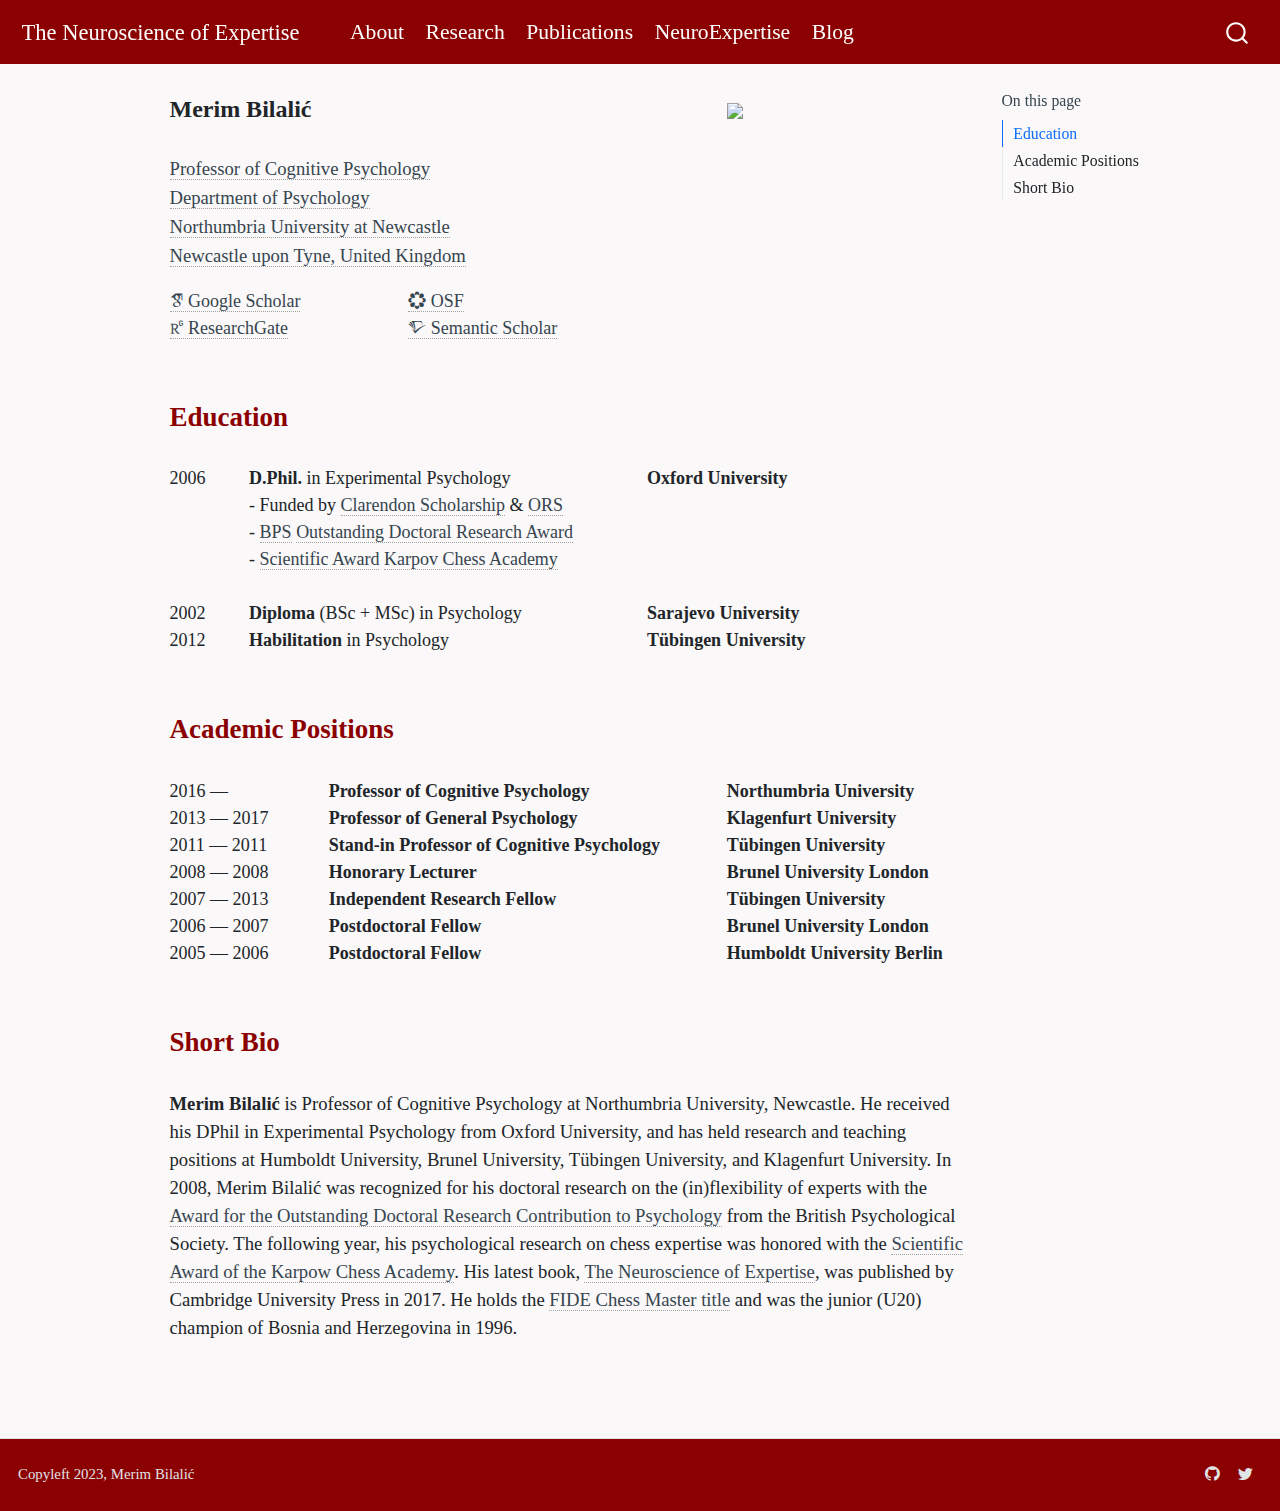
==== docs/About/index.html @ ef30acd3 "Changes 1/3/23" ====
<!DOCTYPE html>
<html xmlns="http://www.w3.org/1999/xhtml" lang="en" xml:lang="en"><head>

<meta charset="utf-8">
<meta name="generator" content="quarto-1.2.335">

<meta name="viewport" content="width=device-width, initial-scale=1.0, user-scalable=yes">


<title>The Neuroscience of Expertise – index</title>
<style>
code{white-space: pre-wrap;}
span.smallcaps{font-variant: small-caps;}
div.columns{display: flex; gap: min(4vw, 1.5em);}
div.column{flex: auto; overflow-x: auto;}
div.hanging-indent{margin-left: 1.5em; text-indent: -1.5em;}
ul.task-list{list-style: none;}
ul.task-list li input[type="checkbox"] {
  width: 0.8em;
  margin: 0 0.8em 0.2em -1.6em;
  vertical-align: middle;
}
</style>


<script src="../site_libs/quarto-nav/quarto-nav.js"></script>
<script src="../site_libs/quarto-nav/headroom.min.js"></script>
<script src="../site_libs/clipboard/clipboard.min.js"></script>
<script src="../site_libs/quarto-search/autocomplete.umd.js"></script>
<script src="../site_libs/quarto-search/fuse.min.js"></script>
<script src="../site_libs/quarto-search/quarto-search.js"></script>
<meta name="quarto:offset" content="../">
<script src="../site_libs/quarto-html/quarto.js"></script>
<script src="../site_libs/quarto-html/popper.min.js"></script>
<script src="../site_libs/quarto-html/tippy.umd.min.js"></script>
<script src="../site_libs/quarto-html/anchor.min.js"></script>
<link href="../site_libs/quarto-html/tippy.css" rel="stylesheet">
<link href="../site_libs/quarto-html/quarto-syntax-highlighting.css" rel="stylesheet" id="quarto-text-highlighting-styles">
<script src="../site_libs/bootstrap/bootstrap.min.js"></script>
<link href="../site_libs/bootstrap/bootstrap-icons.css" rel="stylesheet">
<link href="../site_libs/bootstrap/bootstrap.min.css" rel="stylesheet" id="quarto-bootstrap" data-mode="light">
<link href="../site_libs/quarto-contrib/academicons-1.9.2/all.css" rel="stylesheet">
<link href="../site_libs/quarto-contrib/academicons-1.9.2/size.css" rel="stylesheet">
<script id="quarto-search-options" type="application/json">{
  "location": "navbar",
  "copy-button": false,
  "collapse-after": 3,
  "panel-placement": "end",
  "type": "overlay",
  "limit": 20,
  "language": {
    "search-no-results-text": "No results",
    "search-matching-documents-text": "matching documents",
    "search-copy-link-title": "Copy link to search",
    "search-hide-matches-text": "Hide additional matches",
    "search-more-match-text": "more match in this document",
    "search-more-matches-text": "more matches in this document",
    "search-clear-button-title": "Clear",
    "search-detached-cancel-button-title": "Cancel",
    "search-submit-button-title": "Submit"
  }
}</script>


<link rel="stylesheet" href="../styles.css">
</head>

<body class="nav-fixed">

<div id="quarto-search-results"></div>
  <header id="quarto-header" class="headroom fixed-top">
    <nav class="navbar navbar-expand-lg navbar-dark ">
      <div class="navbar-container container-fluid">
      <div class="navbar-brand-container">
    <a class="navbar-brand" href="../index.html">
    <span class="navbar-title">The Neuroscience of Expertise</span>
    </a>
  </div>
          <button class="navbar-toggler" type="button" data-bs-toggle="collapse" data-bs-target="#navbarCollapse" aria-controls="navbarCollapse" aria-expanded="false" aria-label="Toggle navigation" onclick="if (window.quartoToggleHeadroom) { window.quartoToggleHeadroom(); }">
  <span class="navbar-toggler-icon"></span>
</button>
          <div class="collapse navbar-collapse" id="navbarCollapse">
            <ul class="navbar-nav navbar-nav-scroll me-auto">
  <li class="nav-item">
    <a class="nav-link active" href="../About/index.html" aria-current="page">
 <span class="menu-text">About</span></a>
  </li>  
  <li class="nav-item">
    <a class="nav-link" href="../Research/index.html">
 <span class="menu-text">Research</span></a>
  </li>  
  <li class="nav-item">
    <a class="nav-link" href="../Publication/index.qmd">
 <span class="menu-text">Publications</span></a>
  </li>  
  <li class="nav-item">
    <a class="nav-link" href="../NeuroExpertise/index.html">
 <span class="menu-text">NeuroExpertise</span></a>
  </li>  
  <li class="nav-item">
    <a class="nav-link" href="../Blog/index.html">
 <span class="menu-text">Blog</span></a>
  </li>  
</ul>
              <div id="quarto-search" class="" title="Search"></div>
          </div> <!-- /navcollapse -->
      </div> <!-- /container-fluid -->
    </nav>
</header>
<!-- content -->
<div id="quarto-content" class="quarto-container page-columns page-rows-contents page-layout-article page-navbar">
<!-- sidebar -->
<!-- margin-sidebar -->
    <div id="quarto-margin-sidebar" class="sidebar margin-sidebar">
        <nav id="TOC" role="doc-toc" class="toc-active">
    <h2 id="toc-title">On this page</h2>
   
  <ul>
  <li><a href="#education" id="toc-education" class="nav-link active" data-scroll-target="#education">Education</a></li>
  <li><a href="#academic-positions" id="toc-academic-positions" class="nav-link" data-scroll-target="#academic-positions">Academic Positions</a></li>
  <li><a href="#short-bio" id="toc-short-bio" class="nav-link" data-scroll-target="#short-bio">Short Bio</a></li>
  </ul>
</nav>
    </div>
<!-- main -->
<main class="content" id="quarto-document-content">



<div class="columns">
<div class="column" style="width:70%;">
<p><span style="font-size: 18pt" span=""> <strong>Merim Bilalić</strong><br>
<br><span style="font-size: 14pt" span=""><a href="https://www.northumbria.ac.uk/about-us/our-staff/b/merim-bilalic/">Professor of Cognitive Psychology</a> <br> <a href="https://www.northumbria.ac.uk/about-us/academic-departments/psychology/">Department of Psychology</a> <br><a href="https://www.northumbria.ac.uk">Northumbria University at Newcastle</a> <br> <a href="https://www.newcastle.gov.uk">Newcastle upon Tyne, United Kingdom</a></span></span></p>
</div><div class="column" style="width:30%;">
<p><img src="Bilalic_Merim_2016_round.png" class="img-fluid" width="195"></p>
</div>
</div>
<div class="columns">
<div class="column" style="width:30%;">
<p><a href="https://scholar.google.com/citations?user=-p44Jc0AAAAJ&amp;hl=enJ"><i class="ai  ai-google-scholar"></i> Google Scholar</a><br>
<a href="https://www.researchgate.net/profile/Merim-Bilalic"><i class="ai  ai-researchgate"></i> ResearchGate</a></p>
</div><div class="column" style="width:30%;">
<p><a href="https://osf.io/ydn7a/"><i class="ai  ai-osf"></i> OSF</a><br>
<a href="https://www.semanticscholar.org/author/M.-Bilalic/2446926"><i class="ai  ai-semantic-scholar"></i> Semantic Scholar</a></p>
</div>
</div>
<section id="education" class="level1">
<h1>Education</h1>
<div class="columns">
<div class="column" style="width:10%;">
<p>2006 <br> <br> <br> <br> <br> 2002 <br> 2012</p>
</div><div class="column" style="width:50%;">
<p><strong>D.Phil.</strong> in Experimental Psychology<br>
- Funded by <a href="https://www.ox.ac.uk/clarendon">Clarendon Scholarship</a> &amp; <a href="https://en.wikipedia.org/wiki/Overseas_Research_Scholarship">ORS</a><br>
- <a href="https://www.bps.org.uk/">BPS</a> <a href="https://www.bps.org.uk/award-outstanding-doctoral-research-contributions-psychology">Outstanding Doctoral Research Award</a><br>
- <a href="https://de.chessbase.com/post/wienschaftspreis-der-ksa-fr-merim-bilalic">Scientific Award</a> <a href="http://www.schachakademie-hockenheim.de/impressum_index.htm">Karpov Chess Academy</a><br>
<br><strong>Diploma</strong> (BSc + MSc) in Psychology<br>
<strong>Habilitation</strong> in Psychology</p>
</div><div class="column" style="width:30%;">
<p><strong>Oxford University</strong> <br> <br> <br><br> <br> <strong>Sarajevo University</strong> <br> <strong>Tübingen University</strong></p>
</div>
</div>
</section>
<section id="academic-positions" class="level1">
<h1>Academic Positions</h1>
<div class="columns">
<div class="column" style="width:20%;">
<p>2016 — <br> 2013 — 2017 <br> 2011 — 2011 <br> 2008 — 2008 <br> 2007 — 2013 <br> 2006 — 2007 <br> 2005 — 2006<br></p>
</div><div class="column" style="width:50%;">
<p><strong>Professor of Cognitive Psychology</strong> <br> <strong>Professor of General Psychology</strong> <br> <strong>Stand-in Professor of Cognitive Psychology</strong> <br> <strong>Honorary Lecturer</strong> <br> <strong>Independent Research Fellow</strong> <br> <strong>Postdoctoral Fellow</strong> <br> <strong>Postdoctoral Fellow</strong> <br></p>
</div><div class="column" style="width:30%;">
<p><strong>Northumbria University</strong> <br> <strong>Klagenfurt University</strong> <br> <strong>Tübingen University</strong> <br> <strong>Brunel University London</strong> <br> <strong>Tübingen University</strong> <br> <strong>Brunel University London</strong> <br> <strong>Humboldt University Berlin</strong> <br></p>
</div>
</div>
</section>
<section id="short-bio" class="level1">
<h1>Short Bio</h1>
<p><span style="font-size: 14pt" span=""><strong>Merim Bilalić</strong> <span style="font-size: 14pt" span=""> is Professor of Cognitive Psychology at Northumbria University, Newcastle. He received his DPhil in Experimental Psychology from Oxford University, and has held research and teaching positions at Humboldt University, Brunel University, Tübingen University, and Klagenfurt University. In 2008, Merim Bilalić was recognized for his doctoral research on the (in)flexibility of experts with the <a href="https://www.bps.org.uk/award-outstanding-doctoral-research-contributions-psychology">Award for the Outstanding Doctoral Research Contribution to Psychology</a> from the British Psychological Society. The following year, his psychological research on chess expertise was honored with the <a href="https://de.chessbase.com/post/wienschaftspreis-der-ksa-fr-merim-bilalic">Scientific Award of the Karpow Chess Academy</a>. His latest book, <a href="https://www.cambridge.org/core/books/the-neuroscience-of-expertise/CA92349C4DDFF183B609C202775FBED0">The Neuroscience of Expertise</a>, was published by Cambridge University Press in 2017. He holds the <a href="https://ratings.fide.com/profile/14401118">FIDE Chess Master title</a> and was the junior (U20) champion of Bosnia and Herzegovina in 1996.</span></span></p>


</section>

</main> <!-- /main -->
<script id="quarto-html-after-body" type="application/javascript">
window.document.addEventListener("DOMContentLoaded", function (event) {
  const toggleBodyColorMode = (bsSheetEl) => {
    const mode = bsSheetEl.getAttribute("data-mode");
    const bodyEl = window.document.querySelector("body");
    if (mode === "dark") {
      bodyEl.classList.add("quarto-dark");
      bodyEl.classList.remove("quarto-light");
    } else {
      bodyEl.classList.add("quarto-light");
      bodyEl.classList.remove("quarto-dark");
    }
  }
  const toggleBodyColorPrimary = () => {
    const bsSheetEl = window.document.querySelector("link#quarto-bootstrap");
    if (bsSheetEl) {
      toggleBodyColorMode(bsSheetEl);
    }
  }
  toggleBodyColorPrimary();  
  const icon = "";
  const anchorJS = new window.AnchorJS();
  anchorJS.options = {
    placement: 'right',
    icon: icon
  };
  anchorJS.add('.anchored');
  const clipboard = new window.ClipboardJS('.code-copy-button', {
    target: function(trigger) {
      return trigger.previousElementSibling;
    }
  });
  clipboard.on('success', function(e) {
    // button target
    const button = e.trigger;
    // don't keep focus
    button.blur();
    // flash "checked"
    button.classList.add('code-copy-button-checked');
    var currentTitle = button.getAttribute("title");
    button.setAttribute("title", "Copied!");
    let tooltip;
    if (window.bootstrap) {
      button.setAttribute("data-bs-toggle", "tooltip");
      button.setAttribute("data-bs-placement", "left");
      button.setAttribute("data-bs-title", "Copied!");
      tooltip = new bootstrap.Tooltip(button, 
        { trigger: "manual", 
          customClass: "code-copy-button-tooltip",
          offset: [0, -8]});
      tooltip.show();    
    }
    setTimeout(function() {
      if (tooltip) {
        tooltip.hide();
        button.removeAttribute("data-bs-title");
        button.removeAttribute("data-bs-toggle");
        button.removeAttribute("data-bs-placement");
      }
      button.setAttribute("title", currentTitle);
      button.classList.remove('code-copy-button-checked');
    }, 1000);
    // clear code selection
    e.clearSelection();
  });
  function tippyHover(el, contentFn) {
    const config = {
      allowHTML: true,
      content: contentFn,
      maxWidth: 500,
      delay: 100,
      arrow: false,
      appendTo: function(el) {
          return el.parentElement;
      },
      interactive: true,
      interactiveBorder: 10,
      theme: 'quarto',
      placement: 'bottom-start'
    };
    window.tippy(el, config); 
  }
  const noterefs = window.document.querySelectorAll('a[role="doc-noteref"]');
  for (var i=0; i<noterefs.length; i++) {
    const ref = noterefs[i];
    tippyHover(ref, function() {
      // use id or data attribute instead here
      let href = ref.getAttribute('data-footnote-href') || ref.getAttribute('href');
      try { href = new URL(href).hash; } catch {}
      const id = href.replace(/^#\/?/, "");
      const note = window.document.getElementById(id);
      return note.innerHTML;
    });
  }
  const findCites = (el) => {
    const parentEl = el.parentElement;
    if (parentEl) {
      const cites = parentEl.dataset.cites;
      if (cites) {
        return {
          el,
          cites: cites.split(' ')
        };
      } else {
        return findCites(el.parentElement)
      }
    } else {
      return undefined;
    }
  };
  var bibliorefs = window.document.querySelectorAll('a[role="doc-biblioref"]');
  for (var i=0; i<bibliorefs.length; i++) {
    const ref = bibliorefs[i];
    const citeInfo = findCites(ref);
    if (citeInfo) {
      tippyHover(citeInfo.el, function() {
        var popup = window.document.createElement('div');
        citeInfo.cites.forEach(function(cite) {
          var citeDiv = window.document.createElement('div');
          citeDiv.classList.add('hanging-indent');
          citeDiv.classList.add('csl-entry');
          var biblioDiv = window.document.getElementById('ref-' + cite);
          if (biblioDiv) {
            citeDiv.innerHTML = biblioDiv.innerHTML;
          }
          popup.appendChild(citeDiv);
        });
        return popup.innerHTML;
      });
    }
  }
});
</script>
</div> <!-- /content -->
<footer class="footer">
  <div class="nav-footer">
    <div class="nav-footer-left">Copyleft 2023, Merim Bilalić</div>   
    <div class="nav-footer-right">
      <ul class="footer-items list-unstyled">
    <li class="nav-item compact">
    <a class="nav-link" href="https://github.com/NoE">
      <i class="bi bi-github" role="img">
</i> 
    </a>
  </li>  
    <li class="nav-item compact">
    <a class="nav-link" href="https://twitter.com/NoE">
      <i class="bi bi-twitter" role="img">
</i> 
    </a>
  </li>  
</ul>
    </div>
  </div>
</footer>



</body></html>
---- docs/site_libs/quarto-html/tippy.css ----
.tippy-box[data-animation=fade][data-state=hidden]{opacity:0}[data-tippy-root]{max-width:calc(100vw - 10px)}.tippy-box{position:relative;background-color:#333;color:#fff;border-radius:4px;font-size:14px;line-height:1.4;white-space:normal;outline:0;transition-property:transform,visibility,opacity}.tippy-box[data-placement^=top]>.tippy-arrow{bottom:0}.tippy-box[data-placement^=top]>.tippy-arrow:before{bottom:-7px;left:0;border-width:8px 8px 0;border-top-color:initial;transform-origin:center top}.tippy-box[data-placement^=bottom]>.tippy-arrow{top:0}.tippy-box[data-placement^=bottom]>.tippy-arrow:before{top:-7px;left:0;border-width:0 8px 8px;border-bottom-color:initial;transform-origin:center bottom}.tippy-box[data-placement^=left]>.tippy-arrow{right:0}.tippy-box[data-placement^=left]>.tippy-arrow:before{border-width:8px 0 8px 8px;border-left-color:initial;right:-7px;transform-origin:center left}.tippy-box[data-placement^=right]>.tippy-arrow{left:0}.tippy-box[data-placement^=right]>.tippy-arrow:before{left:-7px;border-width:8px 8px 8px 0;border-right-color:initial;transform-origin:center right}.tippy-box[data-inertia][data-state=visible]{transition-timing-function:cubic-bezier(.54,1.5,.38,1.11)}.tippy-arrow{width:16px;height:16px;color:#333}.tippy-arrow:before{content:"";position:absolute;border-color:transparent;border-style:solid}.tippy-content{position:relative;padding:5px 9px;z-index:1}
---- docs/site_libs/quarto-html/quarto-syntax-highlighting.css ----
/* quarto syntax highlight colors */
:root {
  --quarto-hl-ot-color: #003B4F;
  --quarto-hl-at-color: #657422;
  --quarto-hl-ss-color: #20794D;
  --quarto-hl-an-color: #5E5E5E;
  --quarto-hl-fu-color: #4758AB;
  --quarto-hl-st-color: #20794D;
  --quarto-hl-cf-color: #003B4F;
  --quarto-hl-op-color: #5E5E5E;
  --quarto-hl-er-color: #AD0000;
  --quarto-hl-bn-color: #AD0000;
  --quarto-hl-al-color: #AD0000;
  --quarto-hl-va-color: #111111;
  --quarto-hl-bu-color: inherit;
  --quarto-hl-ex-color: inherit;
  --quarto-hl-pp-color: #AD0000;
  --quarto-hl-in-color: #5E5E5E;
  --quarto-hl-vs-color: #20794D;
  --quarto-hl-wa-color: #5E5E5E;
  --quarto-hl-do-color: #5E5E5E;
  --quarto-hl-im-color: #00769E;
  --quarto-hl-ch-color: #20794D;
  --quarto-hl-dt-color: #AD0000;
  --quarto-hl-fl-color: #AD0000;
  --quarto-hl-co-color: #5E5E5E;
  --quarto-hl-cv-color: #5E5E5E;
  --quarto-hl-cn-color: #8f5902;
  --quarto-hl-sc-color: #5E5E5E;
  --quarto-hl-dv-color: #AD0000;
  --quarto-hl-kw-color: #003B4F;
}

/* other quarto variables */
:root {
  --quarto-font-monospace: SFMono-Regular, Menlo, Monaco, Consolas, "Liberation Mono", "Courier New", monospace;
}

pre > code.sourceCode > span {
  color: #003B4F;
}

code span {
  color: #003B4F;
}

code.sourceCode > span {
  color: #003B4F;
}

div.sourceCode,
div.sourceCode pre.sourceCode {
  color: #003B4F;
}

code span.ot {
  color: #003B4F;
}

code span.at {
  color: #657422;
}

code span.ss {
  color: #20794D;
}

code span.an {
  color: #5E5E5E;
}

code span.fu {
  color: #4758AB;
}

code span.st {
  color: #20794D;
}

code span.cf {
  color: #003B4F;
}

code span.op {
  color: #5E5E5E;
}

code span.er {
  color: #AD0000;
}

code span.bn {
  color: #AD0000;
}

code span.al {
  color: #AD0000;
}

code span.va {
  color: #111111;
}

code span.pp {
  color: #AD0000;
}

code span.in {
  color: #5E5E5E;
}

code span.vs {
  color: #20794D;
}

code span.wa {
  color: #5E5E5E;
  font-style: italic;
}

code span.do {
  color: #5E5E5E;
  font-style: italic;
}

code span.im {
  color: #00769E;
}

code span.ch {
  color: #20794D;
}

code span.dt {
  color: #AD0000;
}

code span.fl {
  color: #AD0000;
}

code span.co {
  color: #5E5E5E;
}

code span.cv {
  color: #5E5E5E;
  font-style: italic;
}

code span.cn {
  color: #8f5902;
}

code span.sc {
  color: #5E5E5E;
}

code span.dv {
  color: #AD0000;
}

code span.kw {
  color: #003B4F;
}

.prevent-inlining {
  content: "</";
}

/*# sourceMappingURL=debc5d5d77c3f9108843748ff7464032.css.map */
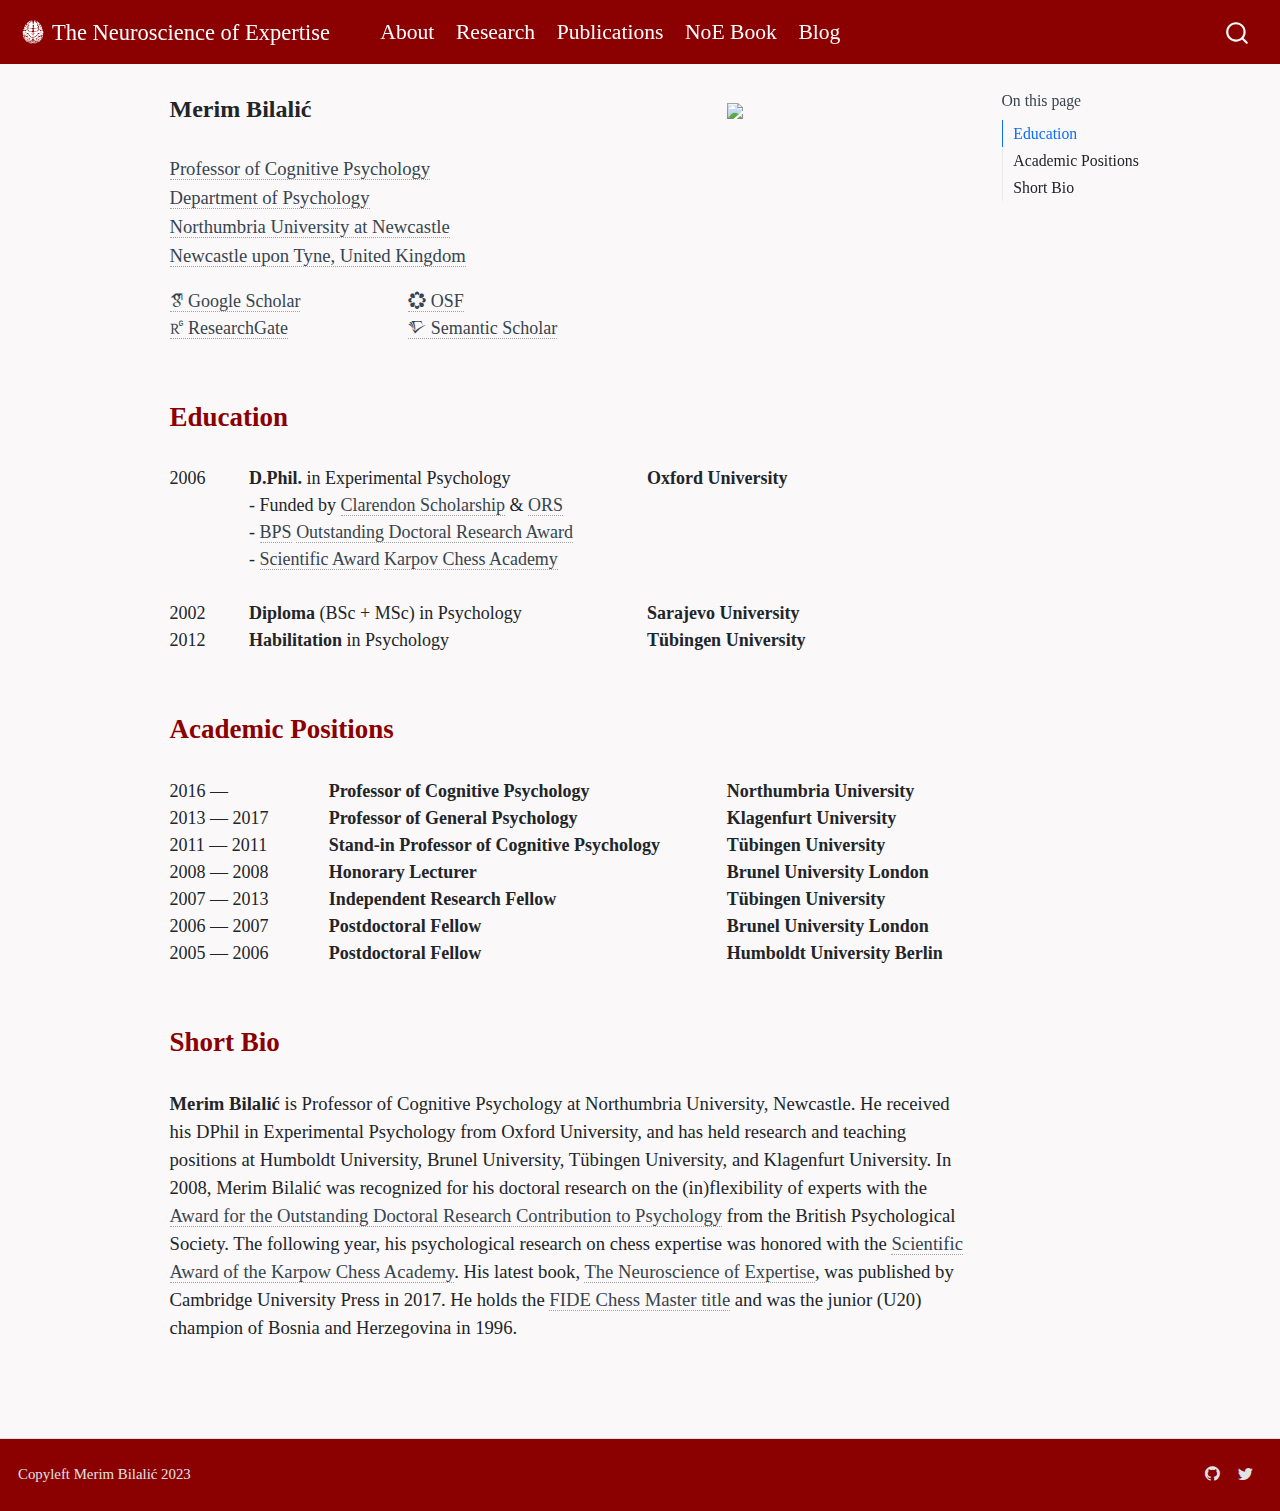
==== commit c70187be: "changes 2/3/2023" ====
--- a/docs/About/index.html
+++ b/docs/About/index.html
@@ -30,6 +30,7 @@
 <script src="../site_libs/quarto-search/fuse.min.js"></script>
 <script src="../site_libs/quarto-search/quarto-search.js"></script>
 <meta name="quarto:offset" content="../">
+<link href="../images/Logo2.png" rel="icon" type="image/png">
 <script src="../site_libs/quarto-html/quarto.js"></script>
 <script src="../site_libs/quarto-html/popper.min.js"></script>
 <script src="../site_libs/quarto-html/tippy.umd.min.js"></script>
@@ -72,6 +73,9 @@
     <nav class="navbar navbar-expand-lg navbar-dark ">
       <div class="navbar-container container-fluid">
       <div class="navbar-brand-container">
+    <a href="../index.html" class="navbar-brand navbar-brand-logo">
+    <img src="../images/Logo2.png" alt="" class="navbar-logo">
+    </a>
     <a class="navbar-brand" href="../index.html">
     <span class="navbar-title">The Neuroscience of Expertise</span>
     </a>
@@ -90,12 +94,12 @@
  <span class="menu-text">Research</span></a>
   </li>  
   <li class="nav-item">
-    <a class="nav-link" href="../Publication/index.qmd">
+    <a class="nav-link" href="../Publications/index.html">
  <span class="menu-text">Publications</span></a>
   </li>  
   <li class="nav-item">
     <a class="nav-link" href="../NeuroExpertise/index.html">
- <span class="menu-text">NeuroExpertise</span></a>
+ <span class="menu-text">NoE Book</span></a>
   </li>  
   <li class="nav-item">
     <a class="nav-link" href="../Blog/index.html">
@@ -317,17 +321,17 @@
 </div> <!-- /content -->
 <footer class="footer">
   <div class="nav-footer">
-    <div class="nav-footer-left">Copyleft 2023, Merim Bilalić</div>   
+    <div class="nav-footer-left">Copyleft Merim Bilalić 2023</div>   
     <div class="nav-footer-right">
       <ul class="footer-items list-unstyled">
     <li class="nav-item compact">
-    <a class="nav-link" href="https://github.com/NoE">
+    <a class="nav-link" href="https://github.com/MerimBilalic">
       <i class="bi bi-github" role="img">
 </i> 
     </a>
   </li>  
     <li class="nav-item compact">
-    <a class="nav-link" href="https://twitter.com/NoE">
+    <a class="nav-link" href="https://twitter.com/MerimBilalic">
       <i class="bi bi-twitter" role="img">
 </i> 
     </a>
--- a/docs/styles.css
+++ b/docs/styles.css
@@ -1,15 +1,27 @@
 /* =Typography
 -----------------------------------------------------------------------------*/
+
+.copyleft {
+  display: inline-block;
+  transform: rotate(180deg);
+}
 
 .navbar {
    background-color: darkred;
    font-size: 1.2em;
 }
 
+
 .nav-footer {
   background: darkred;
 }
 
+
+
+.navbar-brand img {
+  height: 200px !important;
+  width: auto;
+}
 
 body {
   font-family: 'Carlito';
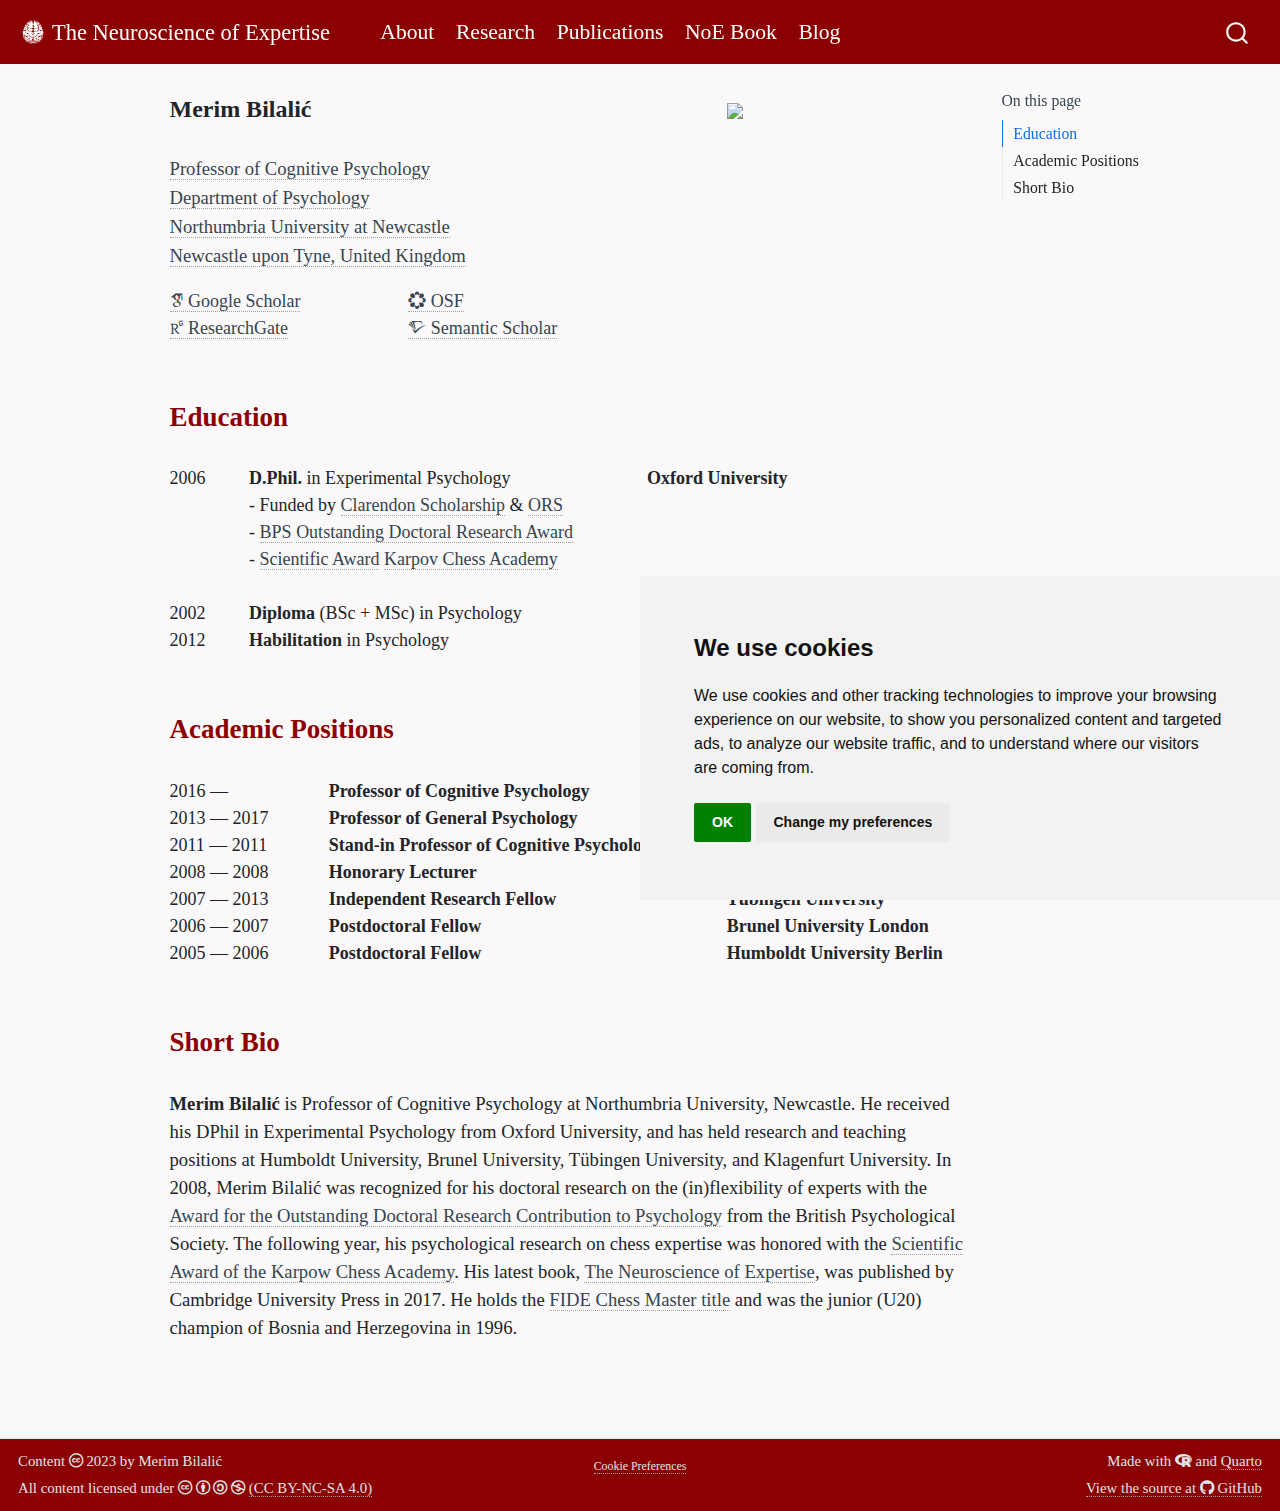
==== commit c7b999ee: "3/3/2023 changes" ====
--- a/docs/About/index.html
+++ b/docs/About/index.html
@@ -6,6 +6,7 @@
 
 <meta name="viewport" content="width=device-width, initial-scale=1.0, user-scalable=yes">
 
+<meta name="description" content="Merim Bilalic website. The Neuroscience of Expertise Book. Expertise Research. Outstanding Performance, Skilled Brain">
 
 <title>The Neuroscience of Expertise – index</title>
 <style>
@@ -31,6 +32,8 @@
 <script src="../site_libs/quarto-search/quarto-search.js"></script>
 <meta name="quarto:offset" content="../">
 <link href="../images/Logo2.png" rel="icon" type="image/png">
+<script src="../site_libs/cookie-consent/cookie-consent.js"></script>
+<link href="../site_libs/cookie-consent/cookie-consent.css" rel="stylesheet">
 <script src="../site_libs/quarto-html/quarto.js"></script>
 <script src="../site_libs/quarto-html/popper.min.js"></script>
 <script src="../site_libs/quarto-html/tippy.umd.min.js"></script>
@@ -40,6 +43,8 @@
 <script src="../site_libs/bootstrap/bootstrap.min.js"></script>
 <link href="../site_libs/bootstrap/bootstrap-icons.css" rel="stylesheet">
 <link href="../site_libs/bootstrap/bootstrap.min.css" rel="stylesheet" id="quarto-bootstrap" data-mode="light">
+<link href="../site_libs/quarto-contrib/fontawesome6-0.1.0/all.css" rel="stylesheet">
+<link href="../site_libs/quarto-contrib/fontawesome6-0.1.0/latex-fontsize.css" rel="stylesheet">
 <link href="../site_libs/quarto-contrib/academicons-1.9.2/all.css" rel="stylesheet">
 <link href="../site_libs/quarto-contrib/academicons-1.9.2/size.css" rel="stylesheet">
 <script id="quarto-search-options" type="application/json">{
@@ -61,6 +66,31 @@
     "search-submit-button-title": "Submit"
   }
 }</script>
+<script async="" src="https://www.googletagmanager.com/gtag/js?id=G-2275BR33CK"></script>
+
+<script type="text/plain" cookie-consent="tracking">
+
+window.dataLayer = window.dataLayer || [];
+function gtag(){dataLayer.push(arguments);}
+gtag('js', new Date());
+gtag('config', 'G-2275BR33CK', { 'anonymize_ip': true});
+</script>
+
+<script type="text/javascript" charset="UTF-8">
+document.addEventListener('DOMContentLoaded', function () {
+cookieconsent.run({
+  "notice_banner_type":"simple",
+  "consent_type":"implied",
+  "palette":"light",
+  "language":"en",
+  "page_load_consent_levels":["strictly-necessary","functionality","tracking","targeting"],
+  "notice_banner_reject_button_hide":false,
+  "preferences_center_close_button_hide":false,
+  "website_name":""
+  });
+});
+</script> 
+  
 
 
 <link rel="stylesheet" href="../styles.css">
@@ -321,23 +351,9 @@
 </div> <!-- /content -->
 <footer class="footer">
   <div class="nav-footer">
-    <div class="nav-footer-left">Copyleft Merim Bilalić 2023</div>   
-    <div class="nav-footer-right">
-      <ul class="footer-items list-unstyled">
-    <li class="nav-item compact">
-    <a class="nav-link" href="https://github.com/MerimBilalic">
-      <i class="bi bi-github" role="img">
-</i> 
-    </a>
-  </li>  
-    <li class="nav-item compact">
-    <a class="nav-link" href="https://twitter.com/MerimBilalic">
-      <i class="bi bi-twitter" role="img">
-</i> 
-    </a>
-  </li>  
-</ul>
-    </div>
+    <div class="nav-footer-left">Content <i class="fa-brands fa-creative-commons" aria-hidden="true"></i> 2023 by Merim Bilalić<br> All content licensed under <i class="fa-brands fa-creative-commons" aria-hidden="true"></i> <i class="fa-brands fa-creative-commons-by" aria-hidden="true"></i> <i class="fa-brands fa-creative-commons-sa" aria-hidden="true"></i> <i class="fa-brands fa-creative-commons-nc" aria-hidden="true"></i> <a href="http://creativecommons.org/licenses/by-nc-sa/4.0/">(CC BY-NC-SA 4.0)</a></div>   
+      <div class="nav-footer-center"><div class="cookie-consent-footer"><a href="#" id="open_preferences_center">Cookie Preferences</a></div></div>
+    <div class="nav-footer-right">Made with <i class="fa-brands fa-r-project" aria-hidden="true"></i> and <a href="https://quarto.org/">Quarto</a><br> <a href="https://github.com/MerimBilalic/Neuroscience_of_Expertise/">View the source at <i class="fa-brands fa-github" aria-hidden="true"></i> GitHub</a></div>
   </div>
 </footer>
 
--- a/docs/site_libs/cookie-consent/cookie-consent.css
+++ b/docs/site_libs/cookie-consent/cookie-consent.css
@@ -0,0 +1,4 @@
+div.cookie-consent-footer {
+  font-size: 0.8em;
+  text-decoration: none;
+}
--- a/docs/site_libs/quarto-contrib/fontawesome6-0.1.0/latex-fontsize.css
+++ b/docs/site_libs/quarto-contrib/fontawesome6-0.1.0/latex-fontsize.css
@@ -0,0 +1,30 @@
+.fa-tiny {
+  font-size: 0.5em;
+}
+.fa-scriptsize {
+  font-size: 0.7em;
+}
+.fa-footnotesize {
+  font-size: 0.8em;
+}
+.fa-small {
+  font-size: 0.9em;
+}
+.fa-normalsize {
+  font-size: 1em;
+}
+.fa-large {
+  font-size: 1.2em;
+}
+.fa-Large {
+  font-size: 1.5em;
+}
+.fa-LARGE {
+  font-size: 1.75em;
+}
+.fa-huge {
+  font-size: 2em;
+}
+.fa-Huge {
+  font-size: 2.5em;
+}
--- a/docs/styles.css
+++ b/docs/styles.css
@@ -16,7 +16,13 @@
   background: darkred;
 }
 
-
+.nav-footer-left {
+  text-align: left;
+}
+
+.nav-footer-right {
+  text-align: right;
+}
 
 .navbar-brand img {
   height: 200px !important;
